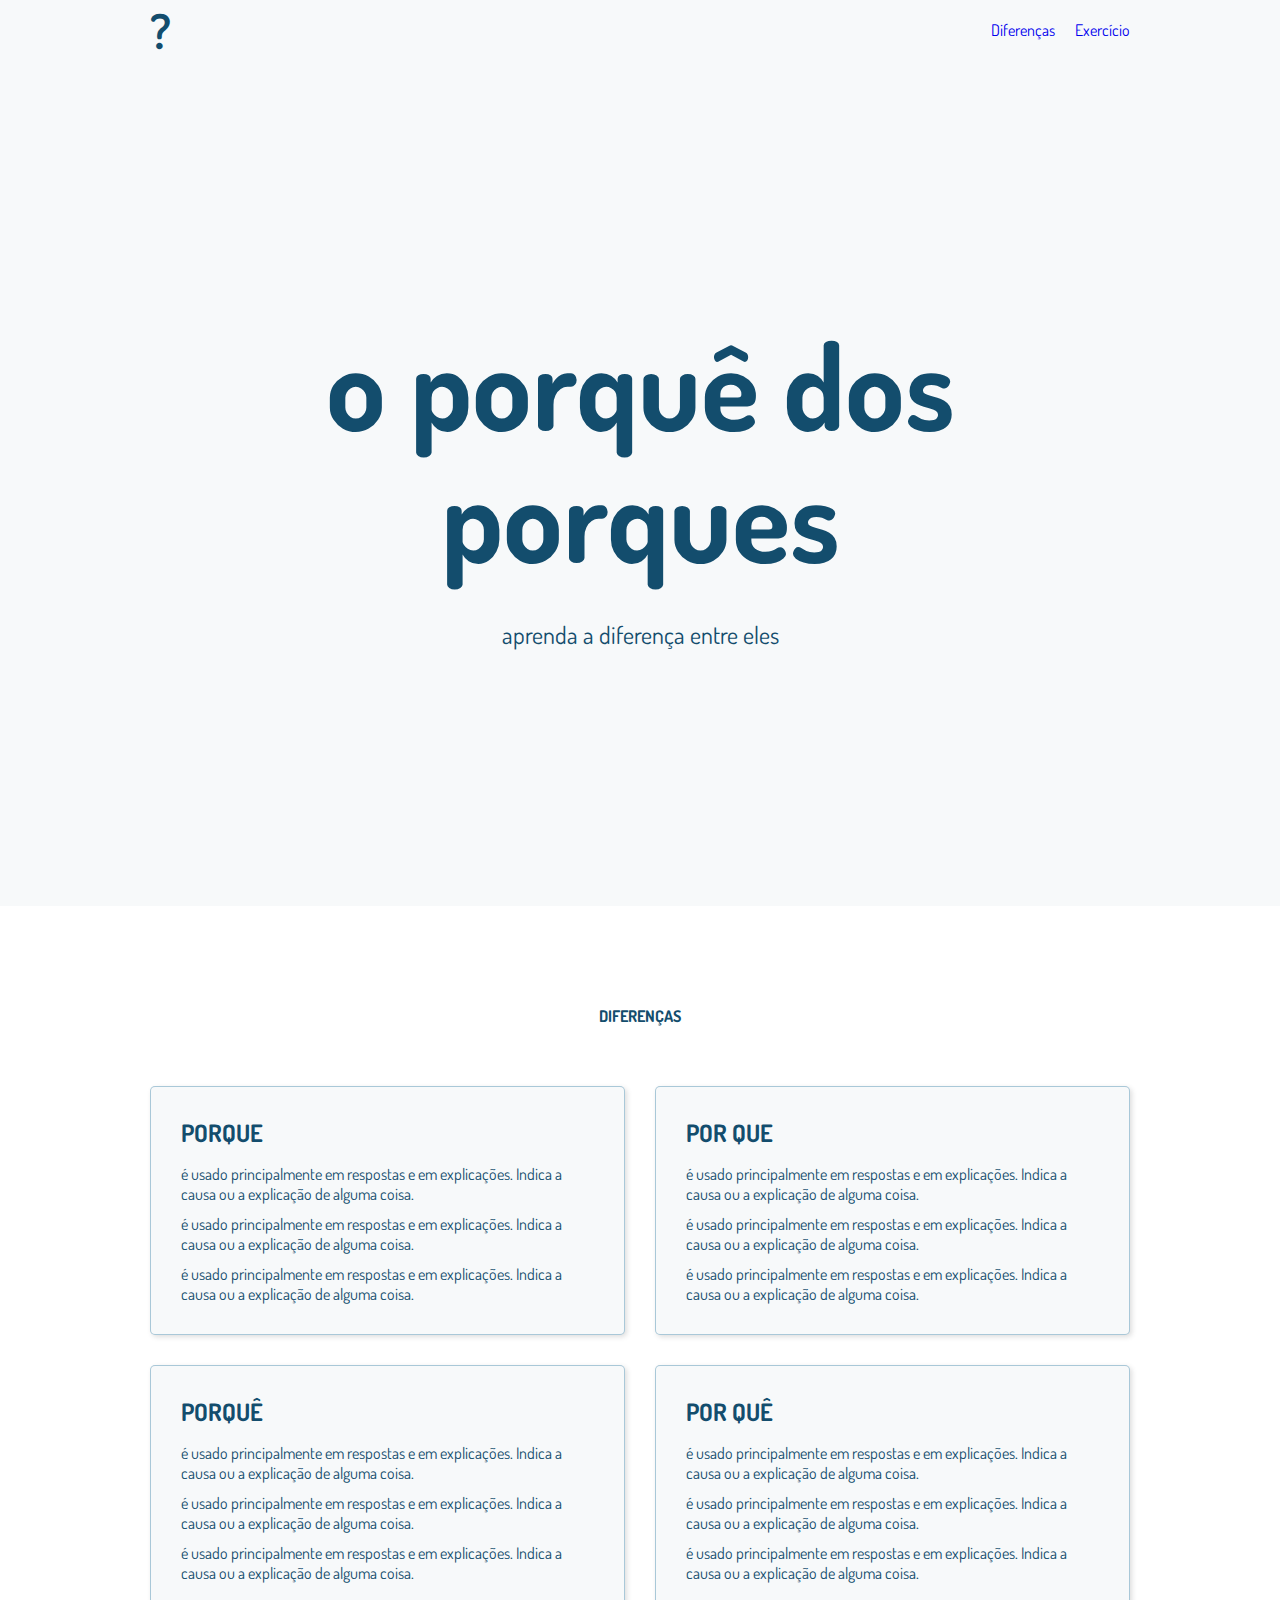
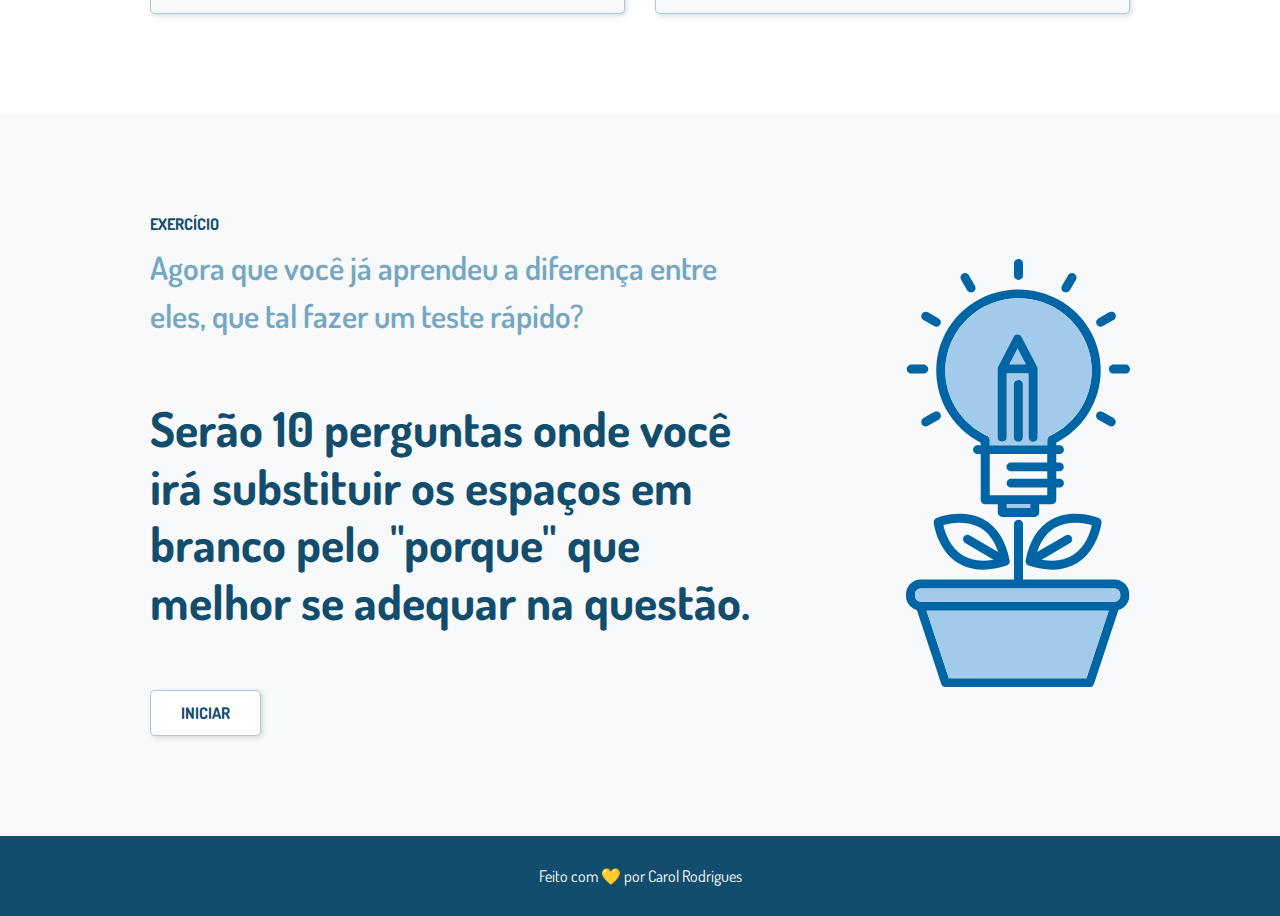
==== index.html @ 37ad9fbd "commit inicial" ====
<!DOCTYPE html>
<html lang="pt-br">

<head>
  <meta charset="UTF-8">
  <meta http-equiv="X-UA-Compatible" content="IE=edge">
  <meta name="viewport" content="width=device-width, initial-scale=1.0">
  <title>Porques</title>
  <link rel="stylesheet" href="src/css/style.css">
</head>

<body>
  <nav id="menu" class="menu">
    <div class="wrapper">
      <p class="menu-logo">?</p>

      <ul class="menu-nav">
        <!-- <li><a href="#menu">Ínicio</a></li> -->
        <li><a href="#diferenca">Diferenças</a></li>
        <li><a href="#exercicio">Exercício</a></li>
      </ul>
    </div>
  </nav>

  <header id="header">
    <h1>o porquê dos porques</h1>
    <p>aprenda a diferença entre eles</p>
  </header>

  <section id="diferenca">
    <div class="wrapper">
      <header>
        <h4>Diferenças</h4>
      </header>

      <div class="content">
        <div class="cards">
          <div class="card">
            <h3>Porque</h3>

            <p>é usado principalmente em respostas e em explicações. Indica a causa ou a explicação de alguma coisa.</p>
            <p>é usado principalmente em respostas e em explicações. Indica a causa ou a explicação de alguma coisa.</p>
            <p>é usado principalmente em respostas e em explicações. Indica a causa ou a explicação de alguma coisa.</p>
          </div>
        
          <div class="card">
            <h3>Por que</h3>

            <p>é usado principalmente em respostas e em explicações. Indica a causa ou a explicação de alguma coisa.</p>
            <p>é usado principalmente em respostas e em explicações. Indica a causa ou a explicação de alguma coisa.</p>
            <p>é usado principalmente em respostas e em explicações. Indica a causa ou a explicação de alguma coisa.</p>
          </div>
        
          <div class="card">
            <h3>Porquê</h3>

            <p>é usado principalmente em respostas e em explicações. Indica a causa ou a explicação de alguma coisa.</p>
            <p>é usado principalmente em respostas e em explicações. Indica a causa ou a explicação de alguma coisa.</p>
            <p>é usado principalmente em respostas e em explicações. Indica a causa ou a explicação de alguma coisa.</p>
          </div>
        
          <div class="card">
            <h3>Por quê</h3>

            <p>é usado principalmente em respostas e em explicações. Indica a causa ou a explicação de alguma coisa.</p>
            <p>é usado principalmente em respostas e em explicações. Indica a causa ou a explicação de alguma coisa.</p>
            <p>é usado principalmente em respostas e em explicações. Indica a causa ou a explicação de alguma coisa.</p>
          </div>

        </div>
      </div>
    </div>
  </section>

  <section id="exercicio">
    <div class="wrapper">
      <div class="col-a">
        <header>
          <h4>Exercício</h4>
          <h2>Agora que você já aprendeu a diferença entre eles, que tal fazer um teste rápido?</h2>
        </header>

        <div class="content">
          <p>Serão 10 perguntas onde você irá substituir os espaços em branco pelo "porque" que melhor se adequar na questão.</p>

          <a class="button" href="quiz.html">Iniciar</a>
        </div>
      </div>

      <div class="col-b">
        <img src="src/img/planta-ideia.svg" alt="">
      </div>
    </div>
  </section>

  <footer id="footer">
    <p>Feito com 💛 por <a href="https://www.linkedin.com/in/calrodrigues/" target="_blank">Carol Rodrigues</a></p>
  </footer>

  <a id="backToTopButton" href="#menu">
    <svg width="40" height="40" viewBox="0 0 40 40" fill="none" xmlns="http://www.w3.org/2000/svg">
      <path d="M40 20C40 31.0457 31.0457 40 20 40C8.9543 40 0 31.0457 0 20C0 8.9543 8.9543 0 20 0C31.0457 0 40 8.9543 40 20Z" fill="#75A7C2" />
      <path d="M19.9999 27V13" stroke="white" stroke-width="2" stroke-linecap="round" stroke-linejoin="round" />
      <path d="M12.9999 20L19.9999 13L26.9999 20" stroke="white" stroke-width="2" stroke-linecap="round" stroke-linejoin="round" />
    </svg>
  </a>

  <script src="src/js/main.js"></script>
</body>
</html>
---- src/css/style.css ----
@import url("https://fonts.googleapis.com/css2?family=Dosis:wght@400;600;700&display=swap");
* {
  margin: 0;
  padding: 0;
  box-sizing: border-box;
}

:root {
  font-size: 62.5%;
}

html,
body {
  width: 100%;
  height: 100%;
}

html {
  scroll-behavior: smooth;
}

body {
  background: #F7F9FA;
  font-size: 1.6rem;
  font-family: "Dosis", sans-serif;
  text-align: center;
}
body a {
  text-decoration: none;
}
body ul {
  list-style: none;
}
body::-webkit-scrollbar {
  width: 1.1rem;
  border: 1px solid #F7F9FA;
}
body::-webkit-scrollbar-thumb {
  background: rgba(117, 167, 194, 0.6);
  border-radius: 6px;
}

.wrapper {
  width: min(136rem, 100%);
  margin-inline: auto;
  padding-inline: 15rem;
}

section {
  padding-block: 10rem;
}
section header h4 {
  color: #134D6D;
  text-transform: uppercase;
}
section header h2 {
  color: #75a7c2;
  font-weight: 600;
  font-size: 3.2rem;
  line-height: 150%;
}

.menu {
  heigth: 6vh;
}
.menu .wrapper {
  display: flex;
  justify-content: center;
  align-items: center;
  justify-content: space-between;
}
.menu-logo {
  color: #134D6D;
  font-size: 4.8rem;
  font-weight: 700;
}
.menu-nav {
  display: flex;
  justify-content: center;
  align-items: center;
  gap: 2rem;
}

#header {
  display: flex;
  justify-content: center;
  align-items: center;
  flex-direction: column;
  height: 94vh;
}
#header h1 {
  color: #134D6D;
  font-weight: 700;
  font-size: 12rem;
  line-height: 110%;
  width: 66.1rem;
  margin-bottom: 4rem;
}
#header p {
  color: #134D6D;
  font-weight: 400;
  font-size: 2.4rem;
  line-height: 110%;
}

#diferenca {
  background: white;
}
#diferenca header h4 {
  margin-bottom: 6rem;
}
#diferenca .cards {
  display: flex;
  flex-wrap: wrap;
  gap: 3rem;
}
#diferenca .cards .card {
  background: #F7F9FA;
  text-align: left;
  border: 1px solid rgba(117, 167, 194, 0.6);
  box-shadow: 2px 2px 5px rgba(62, 62, 63, 0.171);
  border-radius: 0.5rem;
  padding: 3rem;
  width: 47%;
  flex-grow: 1;
}
#diferenca .cards .card h3 {
  color: #134D6D;
  font-size: 2.4rem;
  font-weight: 700;
  text-transform: uppercase;
  margin-bottom: 1.6rem;
}
#diferenca .cards .card p {
  color: #134D6D;
  margin-bottom: 1rem;
}
#diferenca .cards .card p:last-child {
  margin-bottom: 0;
}

#exercicio .wrapper {
  display: grid;
  grid-template-columns: 67.9rem 1fr;
  grid-template-areas: "A B";
}
#exercicio .wrapper .col-a {
  grid-area: A;
  text-align: left;
}
#exercicio .wrapper .col-a header h4 {
  margin-bottom: 1rem;
}
#exercicio .wrapper .col-a header h2 {
  width: 59rem;
  margin-bottom: 6rem;
}
#exercicio .wrapper .col-a .content p {
  color: #134D6D;
  font-size: 4.8rem;
  font-weight: 700;
  line-height: 120%;
  margin-bottom: 6rem;
  width: 63.2rem;
}
#exercicio .wrapper .col-a .content .button {
  background: white;
  color: #134D6D;
  font-weight: 700;
  text-transform: uppercase;
  border: 1px solid rgba(117, 167, 194, 0.6);
  box-shadow: 2px 2px 5px rgba(62, 62, 63, 0.171);
  border-radius: 0.5rem;
  padding: 1.2rem 3rem;
  display: inline-block;
  transition: background 300ms;
}
#exercicio .wrapper .col-a .content .button:hover {
  background: #134D6D;
  color: white;
  border-color: #134D6D;
}
#exercicio .wrapper .col-b {
  grid-area: B;
  align-self: center;
  justify-self: end;
  width: 22.4rem;
}

#footer {
  background: #134D6D;
  color: white;
  padding-block: 3rem;
}
#footer a {
  color: white;
}
#footer a:hover {
  color: #A2CBEB;
}

#backToTopButton {
  position: fixed;
  bottom: 1rem;
  right: 2.5rem;
  opacity: 0;
  visibility: hidden;
  transition: 200ms;
  transform: translateY(100%);
}

#backToTopButton.show {
  opacity: 1;
  visibility: visible;
  transform: translateY(0);
}

/*# sourceMappingURL=style.css.map */
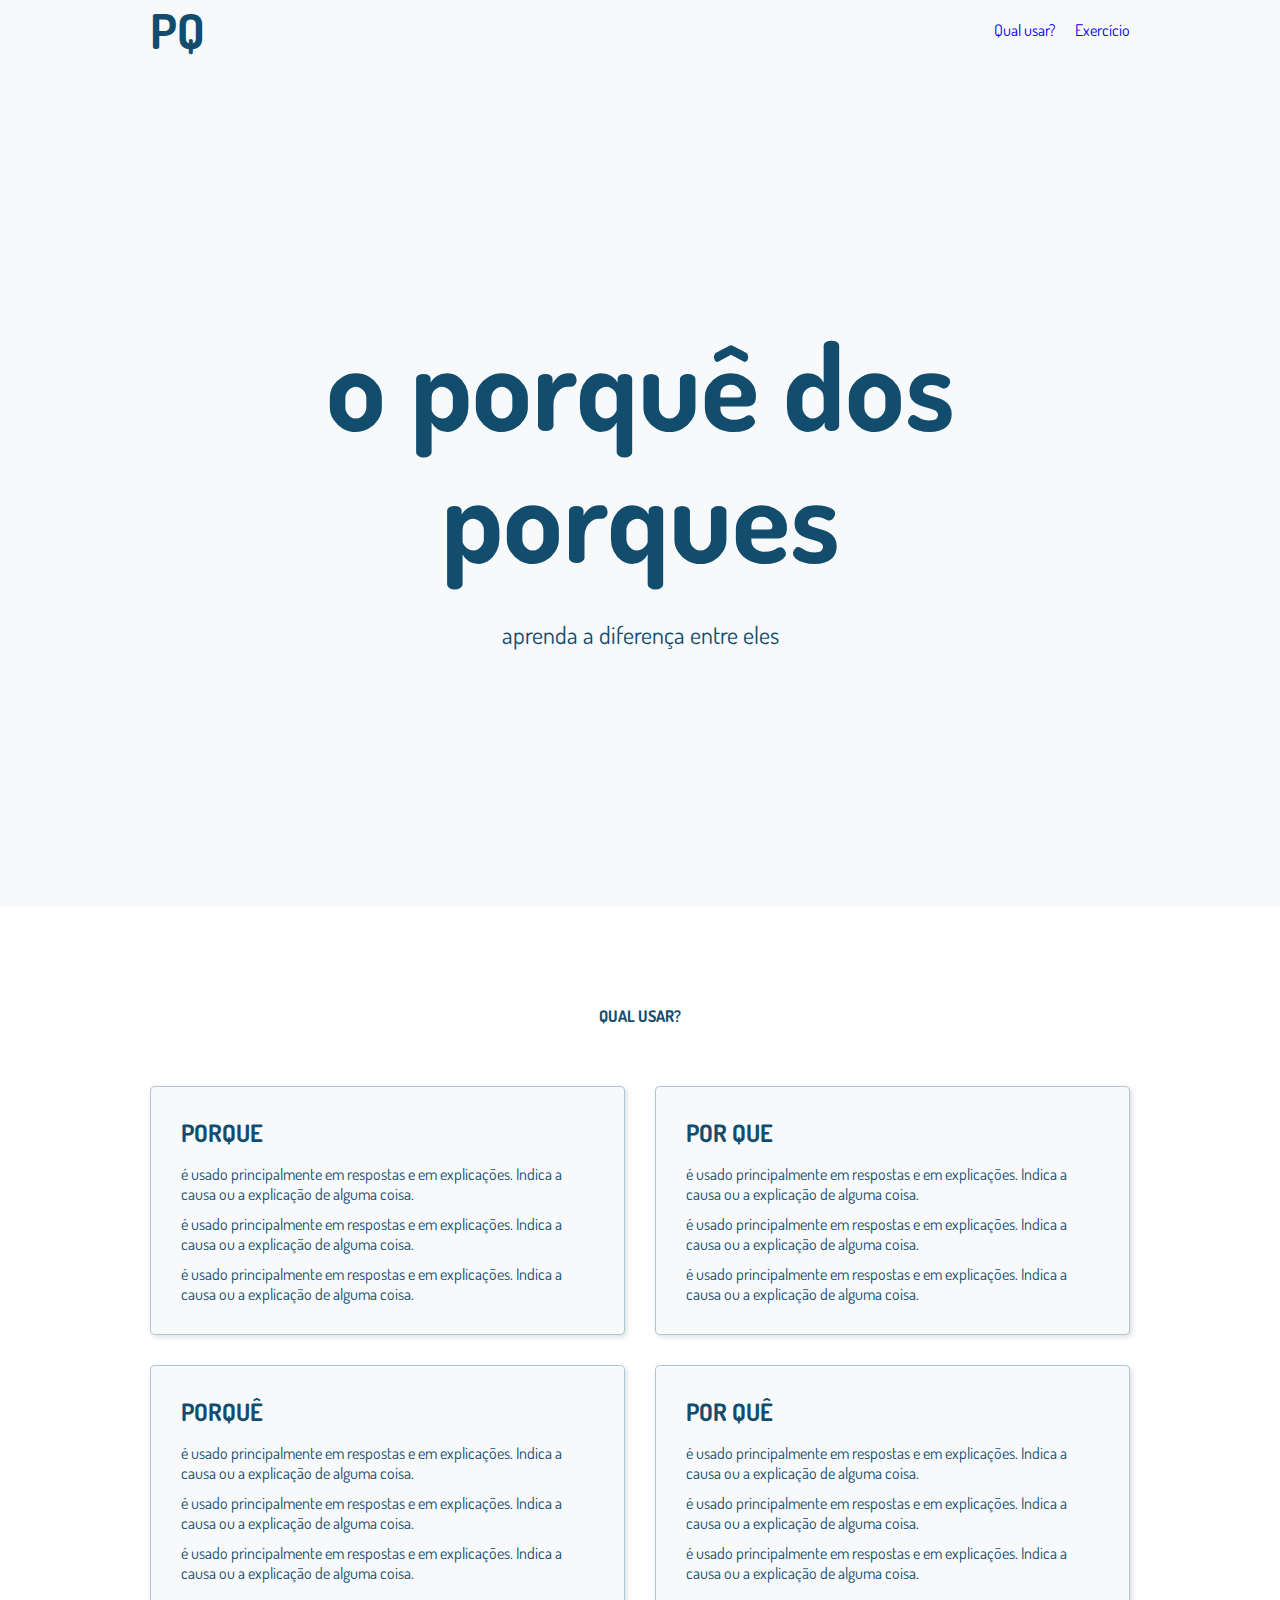
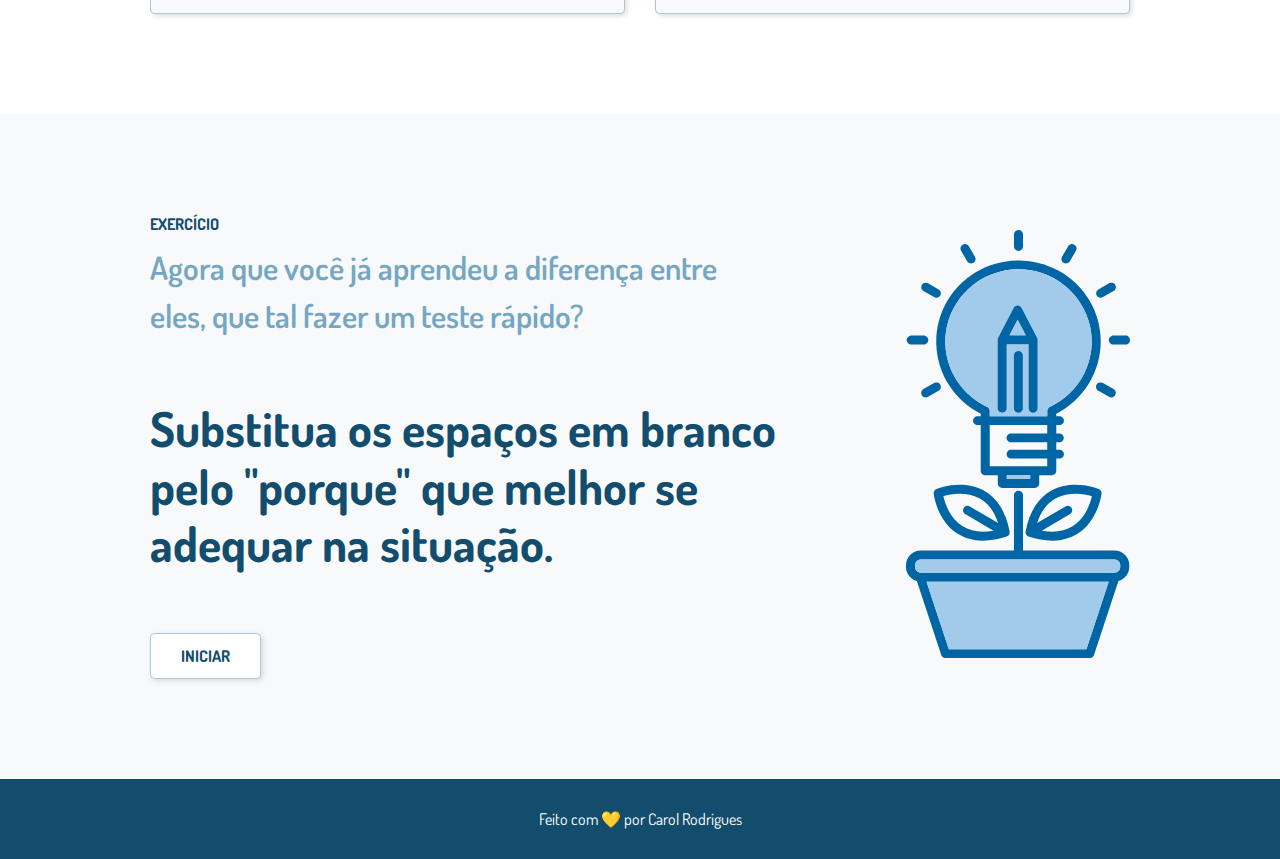
==== commit d7d40533: "ajustes finais quiz" ====
--- a/index.html
+++ b/index.html
@@ -12,11 +12,10 @@
 <body>
   <nav id="menu" class="menu">
     <div class="wrapper">
-      <p class="menu-logo">?</p>
+      <p class="menu-logo">PQ</p>
 
       <ul class="menu-nav">
-        <!-- <li><a href="#menu">Ínicio</a></li> -->
-        <li><a href="#diferenca">Diferenças</a></li>
+        <li><a href="#diferenca">Qual usar?</a></li>
         <li><a href="#exercicio">Exercício</a></li>
       </ul>
     </div>
@@ -30,7 +29,7 @@
   <section id="diferenca">
     <div class="wrapper">
       <header>
-        <h4>Diferenças</h4>
+        <h4>Qual usar?</h4>
       </header>
 
       <div class="content">
@@ -81,7 +80,7 @@
         </header>
 
         <div class="content">
-          <p>Serão 10 perguntas onde você irá substituir os espaços em branco pelo "porque" que melhor se adequar na questão.</p>
+          <p>Substitua os espaços em branco pelo "porque" que melhor se adequar na situação.</p>
 
           <a class="button" href="quiz.html">Iniciar</a>
         </div>
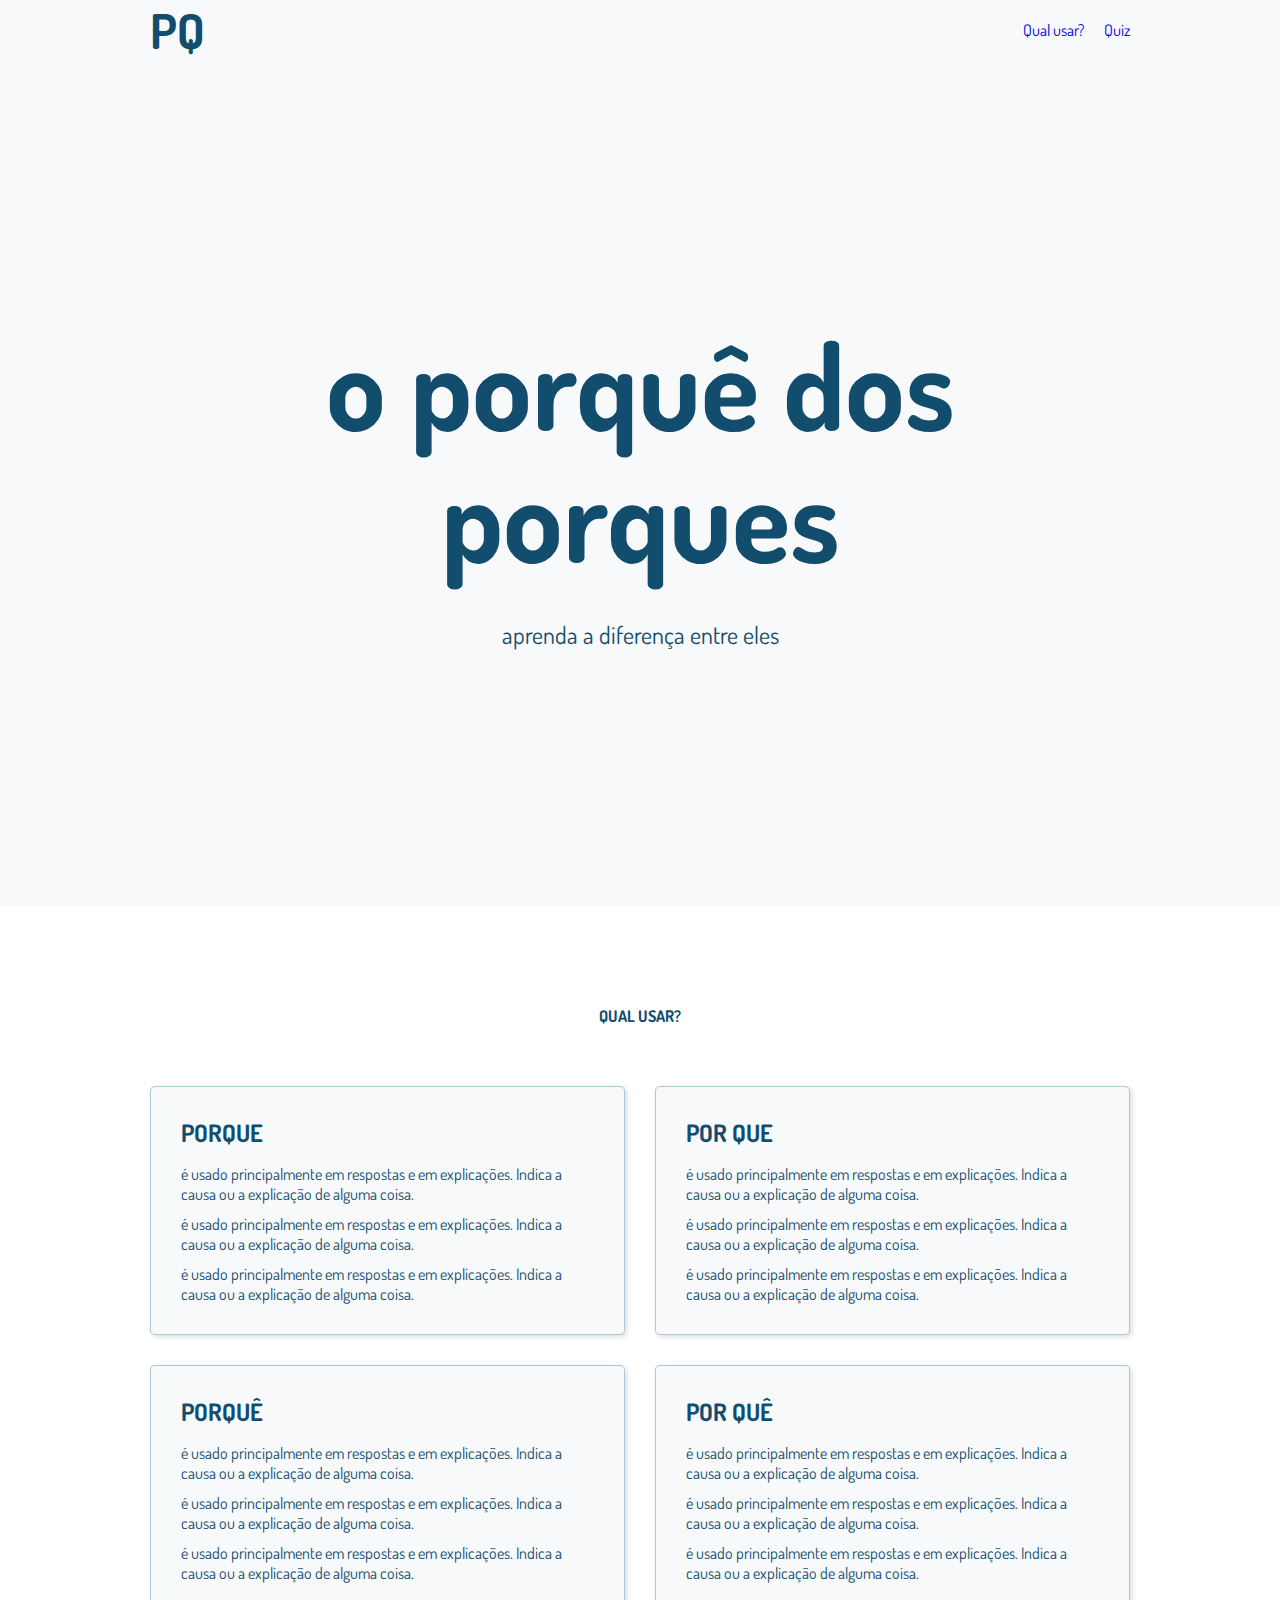
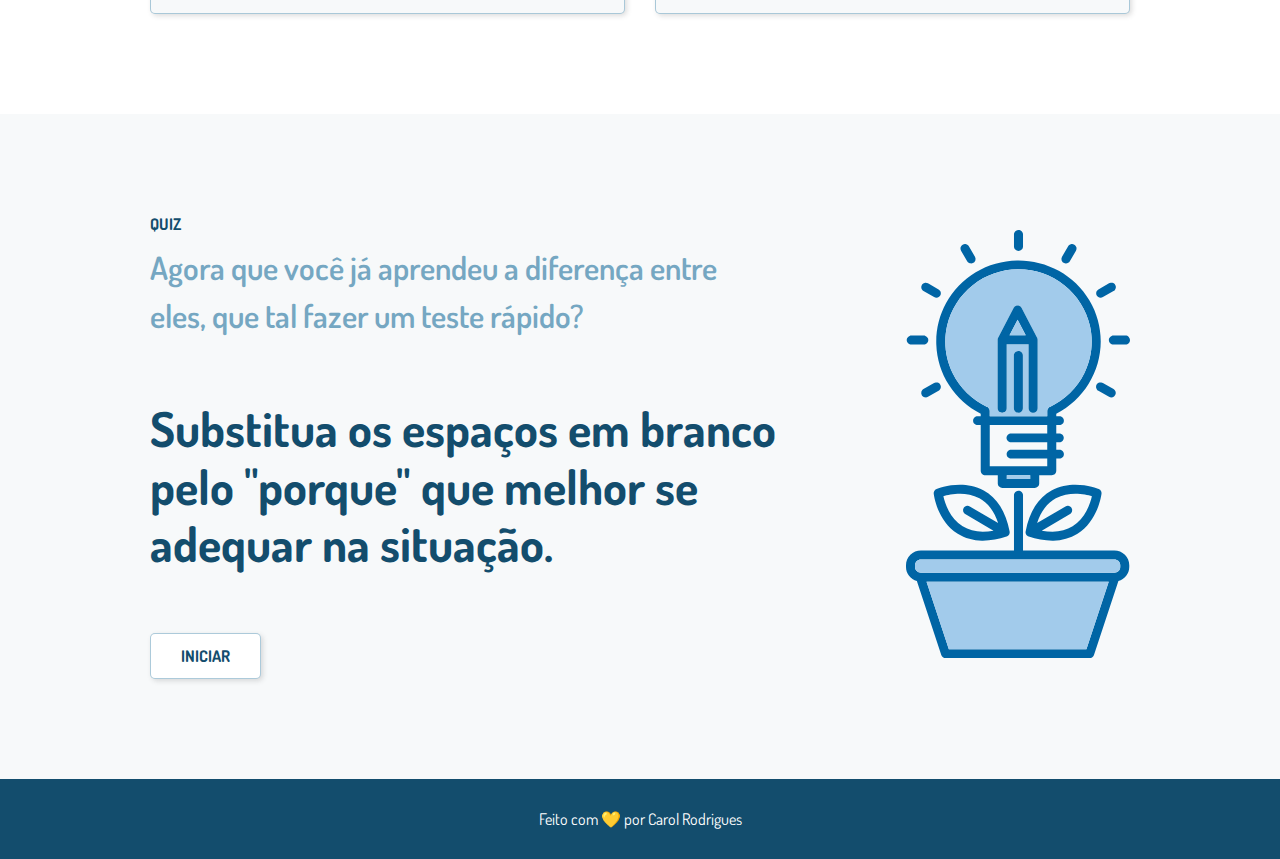
==== commit 6f282ae9: "ajuste titulo" ====
--- a/index.html
+++ b/index.html
@@ -16,7 +16,7 @@
 
       <ul class="menu-nav">
         <li><a href="#diferenca">Qual usar?</a></li>
-        <li><a href="#exercicio">Exercício</a></li>
+        <li><a href="#exercicio">Quiz</a></li>
       </ul>
     </div>
   </nav>
@@ -75,7 +75,7 @@
     <div class="wrapper">
       <div class="col-a">
         <header>
-          <h4>Exercício</h4>
+          <h4>Quiz</h4>
           <h2>Agora que você já aprendeu a diferença entre eles, que tal fazer um teste rápido?</h2>
         </header>
 
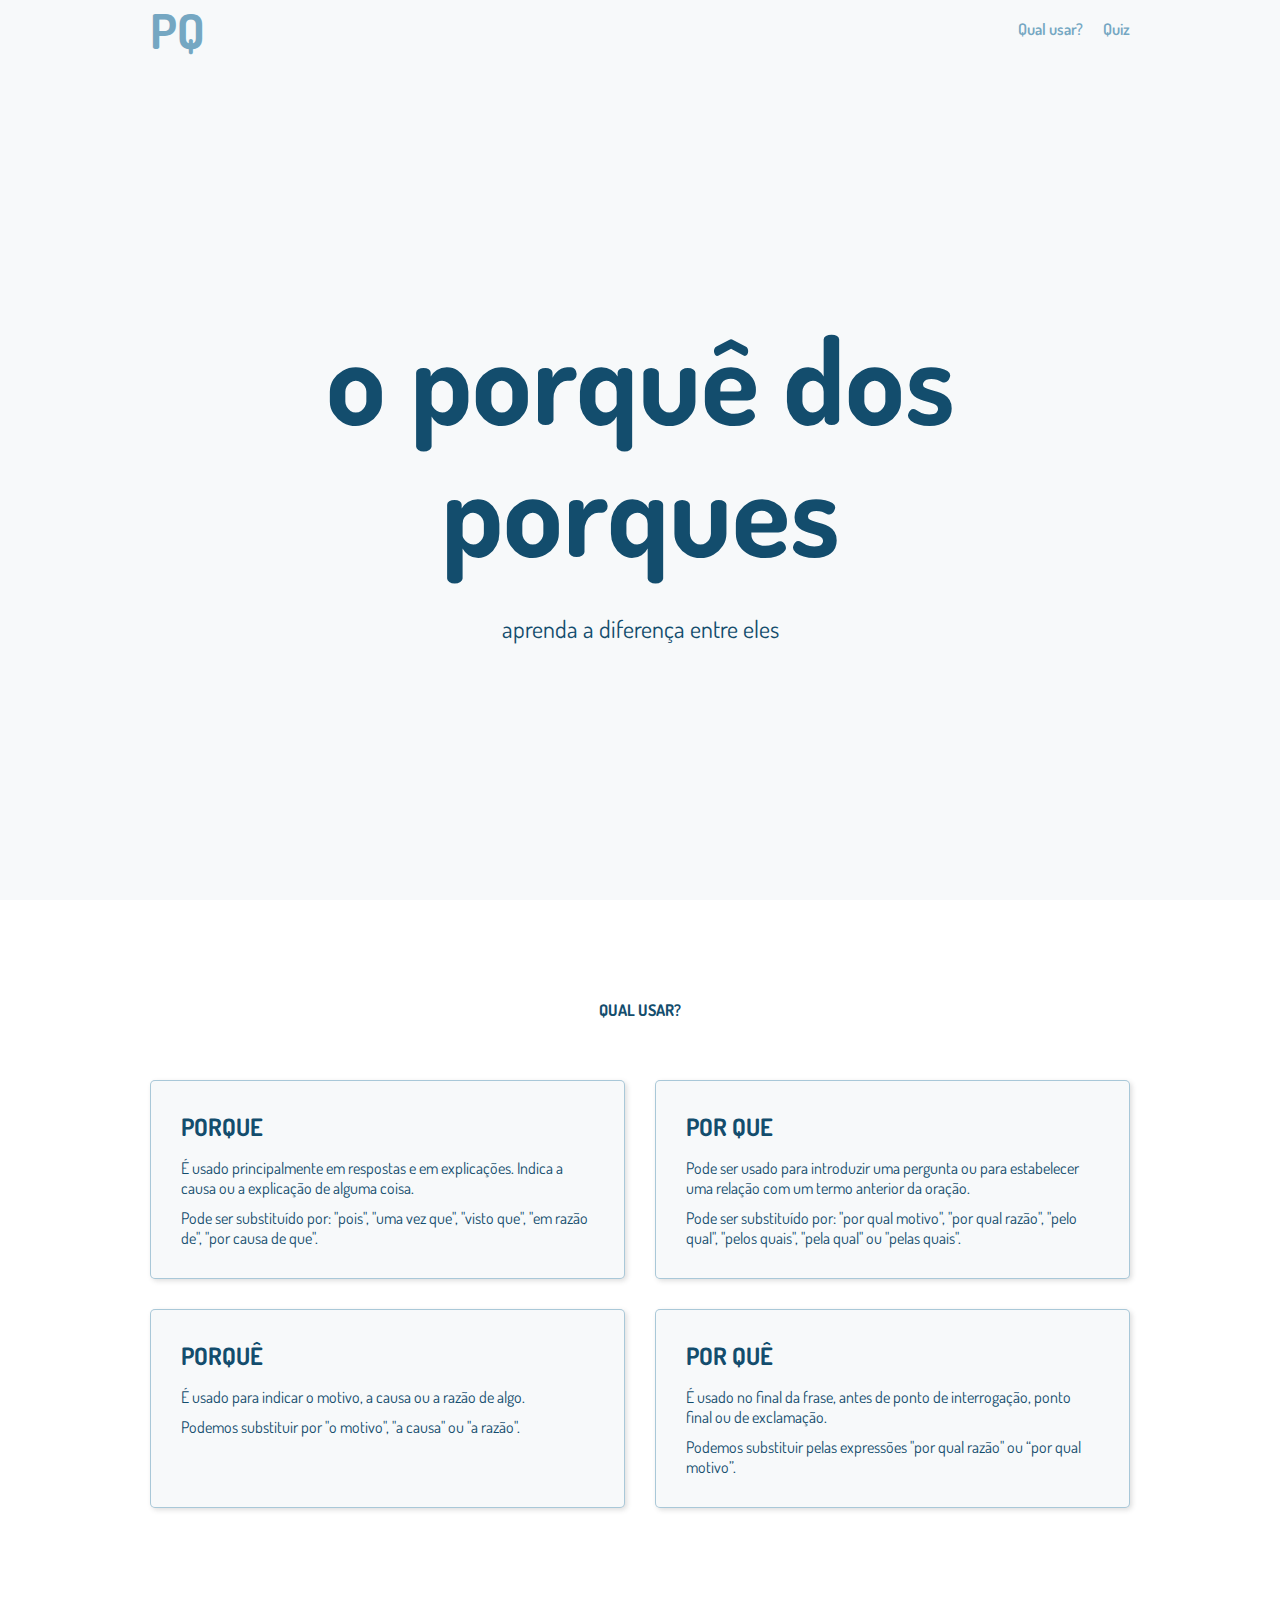
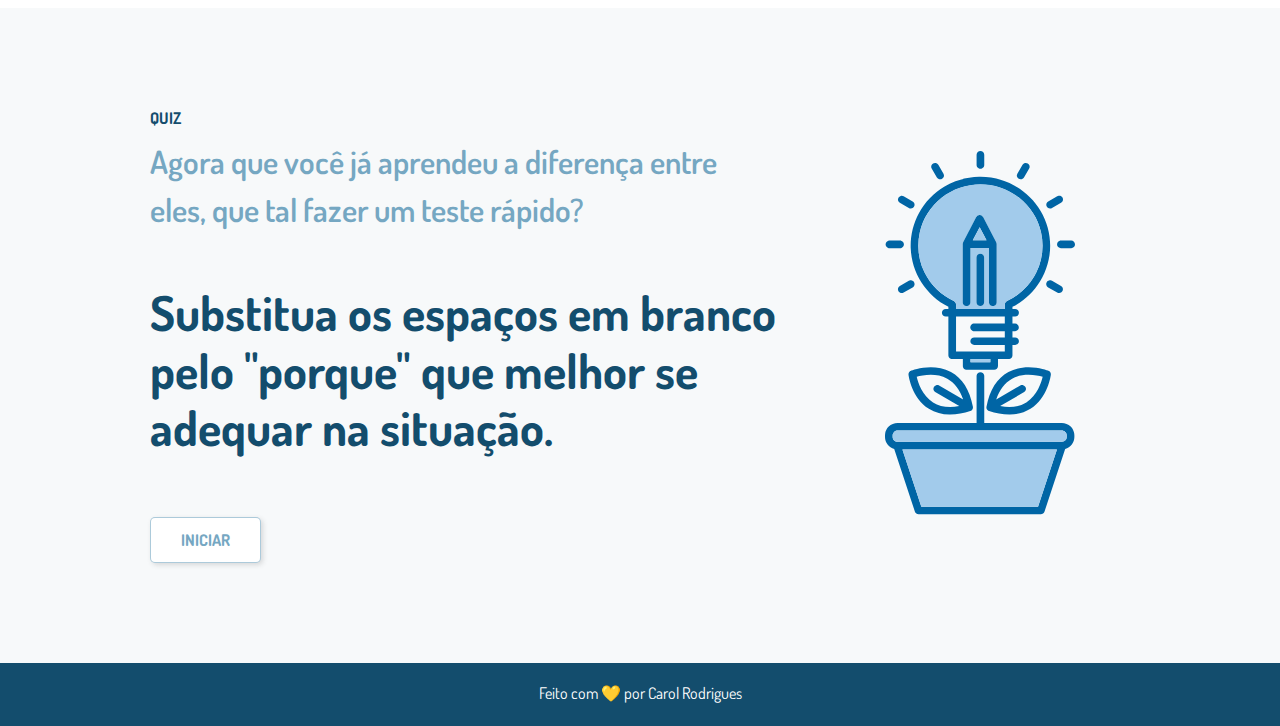
==== commit 8a4bbd80: "ajuste textos card" ====
--- a/index.html
+++ b/index.html
@@ -5,7 +5,7 @@
   <meta charset="UTF-8">
   <meta http-equiv="X-UA-Compatible" content="IE=edge">
   <meta name="viewport" content="width=device-width, initial-scale=1.0">
-  <title>Porques</title>
+  <title>O Porquê dos Porques</title>
   <link rel="stylesheet" href="src/css/style.css">
 </head>
 
@@ -15,8 +15,8 @@
       <p class="menu-logo">PQ</p>
 
       <ul class="menu-nav">
-        <li><a href="#diferenca">Qual usar?</a></li>
-        <li><a href="#exercicio">Quiz</a></li>
+        <li><a href="#qual_usar_section">Qual usar?</a></li>
+        <li><a href="#quiz_section">Quiz</a></li>
       </ul>
     </div>
   </nav>
@@ -26,7 +26,7 @@
     <p>aprenda a diferença entre eles</p>
   </header>
 
-  <section id="diferenca">
+  <section id="qual_usar_section">
     <div class="wrapper">
       <header>
         <h4>Qual usar?</h4>
@@ -37,33 +37,29 @@
           <div class="card">
             <h3>Porque</h3>
 
-            <p>é usado principalmente em respostas e em explicações. Indica a causa ou a explicação de alguma coisa.</p>
-            <p>é usado principalmente em respostas e em explicações. Indica a causa ou a explicação de alguma coisa.</p>
-            <p>é usado principalmente em respostas e em explicações. Indica a causa ou a explicação de alguma coisa.</p>
+            <p>É usado principalmente em respostas e em explicações. Indica a causa ou a explicação de alguma coisa.</p>
+            <p>Pode ser substituído por: "pois", "uma vez que", "visto que", "em razão de", "por causa de que".</p>
           </div>
         
           <div class="card">
             <h3>Por que</h3>
 
-            <p>é usado principalmente em respostas e em explicações. Indica a causa ou a explicação de alguma coisa.</p>
-            <p>é usado principalmente em respostas e em explicações. Indica a causa ou a explicação de alguma coisa.</p>
-            <p>é usado principalmente em respostas e em explicações. Indica a causa ou a explicação de alguma coisa.</p>
+            <p>Pode ser usado para introduzir uma pergunta ou para estabelecer uma relação com um termo anterior da oração.</p>
+            <p>Pode ser substituído por: "por qual motivo", "por qual razão", "pelo qual", "pelos quais", "pela qual" ou "pelas quais".</p>
           </div>
         
           <div class="card">
             <h3>Porquê</h3>
 
-            <p>é usado principalmente em respostas e em explicações. Indica a causa ou a explicação de alguma coisa.</p>
-            <p>é usado principalmente em respostas e em explicações. Indica a causa ou a explicação de alguma coisa.</p>
-            <p>é usado principalmente em respostas e em explicações. Indica a causa ou a explicação de alguma coisa.</p>
+            <p>É usado para indicar o motivo, a causa ou a razão de algo.</p>
+            <p>Podemos substituir por "o motivo", "a causa" ou "a razão".</p>
           </div>
         
           <div class="card">
             <h3>Por quê</h3>
 
-            <p>é usado principalmente em respostas e em explicações. Indica a causa ou a explicação de alguma coisa.</p>
-            <p>é usado principalmente em respostas e em explicações. Indica a causa ou a explicação de alguma coisa.</p>
-            <p>é usado principalmente em respostas e em explicações. Indica a causa ou a explicação de alguma coisa.</p>
+            <p>É usado no final da frase, antes de ponto de interrogação, ponto final ou de exclamação.</p>
+            <p>Podemos substituir pelas expressões "por qual razão" ou “por qual motivo”.</p>
           </div>
 
         </div>
@@ -71,7 +67,7 @@
     </div>
   </section>
 
-  <section id="exercicio">
+  <section id="quiz_section">
     <div class="wrapper">
       <div class="col-a">
         <header>
--- a/src/css/style.css
+++ b/src/css/style.css
@@ -61,7 +61,7 @@
 }
 
 .menu {
-  heigth: 6vh;
+  height: 6vh;
 }
 .menu .wrapper {
   display: flex;
@@ -70,7 +70,7 @@
   justify-content: space-between;
 }
 .menu-logo {
-  color: #134D6D;
+  color: #75a7c2;
   font-size: 4.8rem;
   font-weight: 700;
 }
@@ -79,6 +79,27 @@
   justify-content: center;
   align-items: center;
   gap: 2rem;
+}
+.menu-nav a {
+  color: #75a7c2;
+  font-weight: 600;
+  transition: 300ms;
+}
+.menu-nav a:hover {
+  color: #134D6D;
+}
+.menu-nav a::after {
+  content: "";
+  background: #134D6D;
+  width: 0%;
+  height: 2px;
+  display: block;
+  position: relative;
+  bottom: -0.6rem;
+  transition: width 0.2s;
+}
+.menu-nav a:hover::after {
+  width: 100%;
 }
 
 #header {
@@ -103,59 +124,62 @@
   line-height: 110%;
 }
 
-#diferenca {
+#qual_usar_section {
   background: white;
 }
-#diferenca header h4 {
+#qual_usar_section header h4 {
   margin-bottom: 6rem;
 }
-#diferenca .cards {
+#qual_usar_section .cards {
   display: flex;
   flex-wrap: wrap;
   gap: 3rem;
 }
-#diferenca .cards .card {
+#qual_usar_section .cards .card {
   background: #F7F9FA;
   text-align: left;
   border: 1px solid rgba(117, 167, 194, 0.6);
   box-shadow: 2px 2px 5px rgba(62, 62, 63, 0.171);
   border-radius: 0.5rem;
   padding: 3rem;
-  width: 47%;
+  width: 45%;
   flex-grow: 1;
 }
-#diferenca .cards .card h3 {
+#qual_usar_section .cards .card:hover {
+  border-color: #134D6D;
+}
+#qual_usar_section .cards .card h3 {
   color: #134D6D;
   font-size: 2.4rem;
   font-weight: 700;
   text-transform: uppercase;
   margin-bottom: 1.6rem;
 }
-#diferenca .cards .card p {
+#qual_usar_section .cards .card p {
   color: #134D6D;
   margin-bottom: 1rem;
 }
-#diferenca .cards .card p:last-child {
+#qual_usar_section .cards .card p:last-child {
   margin-bottom: 0;
 }
 
-#exercicio .wrapper {
+#quiz_section .wrapper {
   display: grid;
   grid-template-columns: 67.9rem 1fr;
   grid-template-areas: "A B";
 }
-#exercicio .wrapper .col-a {
+#quiz_section .wrapper .col-a {
   grid-area: A;
   text-align: left;
 }
-#exercicio .wrapper .col-a header h4 {
+#quiz_section .wrapper .col-a header h4 {
   margin-bottom: 1rem;
 }
-#exercicio .wrapper .col-a header h2 {
+#quiz_section .wrapper .col-a header h2 {
   width: 59rem;
-  margin-bottom: 6rem;
-}
-#exercicio .wrapper .col-a .content p {
+  margin-bottom: 5rem;
+}
+#quiz_section .wrapper .col-a .content p {
   color: #134D6D;
   font-size: 4.8rem;
   font-weight: 700;
@@ -163,9 +187,9 @@
   margin-bottom: 6rem;
   width: 63.2rem;
 }
-#exercicio .wrapper .col-a .content .button {
+#quiz_section .wrapper .col-a .content .button {
   background: white;
-  color: #134D6D;
+  color: #75a7c2;
   font-weight: 700;
   text-transform: uppercase;
   border: 1px solid rgba(117, 167, 194, 0.6);
@@ -175,22 +199,25 @@
   display: inline-block;
   transition: background 300ms;
 }
-#exercicio .wrapper .col-a .content .button:hover {
+#quiz_section .wrapper .col-a .content .button:hover {
   background: #134D6D;
   color: white;
   border-color: #134D6D;
 }
-#exercicio .wrapper .col-b {
+#quiz_section .wrapper .col-b {
   grid-area: B;
   align-self: center;
-  justify-self: end;
-  width: 22.4rem;
+  justify-self: center;
+}
+#quiz_section .wrapper .col-b img {
+  width: 19rem;
 }
 
 #footer {
   background: #134D6D;
   color: white;
-  padding-block: 3rem;
+  height: 7vh;
+  padding: 2rem;
 }
 #footer a {
   color: white;
@@ -201,8 +228,8 @@
 
 #backToTopButton {
   position: fixed;
-  bottom: 1rem;
-  right: 2.5rem;
+  bottom: 0.5rem;
+  right: 1rem;
   opacity: 0;
   visibility: hidden;
   transition: 200ms;
@@ -215,4 +242,65 @@
   transform: translateY(0);
 }
 
+.quiz-container {
+  text-align: left;
+  height: 93vh;
+}
+.quiz-container .quiz-header h3 {
+  color: #A2CBEB;
+  font-size: 2.8rem;
+  font-weight: 700;
+  margin-bottom: 1rem;
+}
+.quiz-container .quiz-header h2 {
+  color: #134D6D;
+  font-size: 3.2rem;
+  font-weight: 700;
+  margin-bottom: 4rem;
+}
+.quiz-container .quiz-header ul {
+  display: flex;
+  align-items: flex-start;
+  flex-direction: column;
+  gap: 2rem;
+  margin-bottom: 4rem;
+}
+.quiz-container .quiz-header ul li {
+  display: flex;
+  justify-content: center;
+  align-items: center;
+  gap: 2rem;
+}
+.quiz-container .quiz-header label {
+  color: #75a7c2;
+  font-size: 2.4rem;
+  font-weight: 600;
+}
+.quiz-container .quiz-header a {
+  color: #A2CBEB;
+  font-weight: 700;
+  line-height: 2rem;
+  display: flex;
+  align-items: center;
+  gap: 1rem;
+}
+.quiz-container #submit {
+  background: white;
+  color: #75a7c2;
+  font-weight: 700;
+  text-transform: uppercase;
+  border: 1px solid rgba(117, 167, 194, 0.6);
+  box-shadow: 2px 2px 5px rgba(62, 62, 63, 0.171);
+  border-radius: 0.5rem;
+  padding: 1.2rem 3rem;
+  display: inline-block;
+  transition: background 300ms;
+  margin-bottom: 12rem;
+}
+.quiz-container #submit:hover {
+  background: #134D6D;
+  color: white;
+  border-color: #134D6D;
+}
+
 /*# sourceMappingURL=style.css.map */
